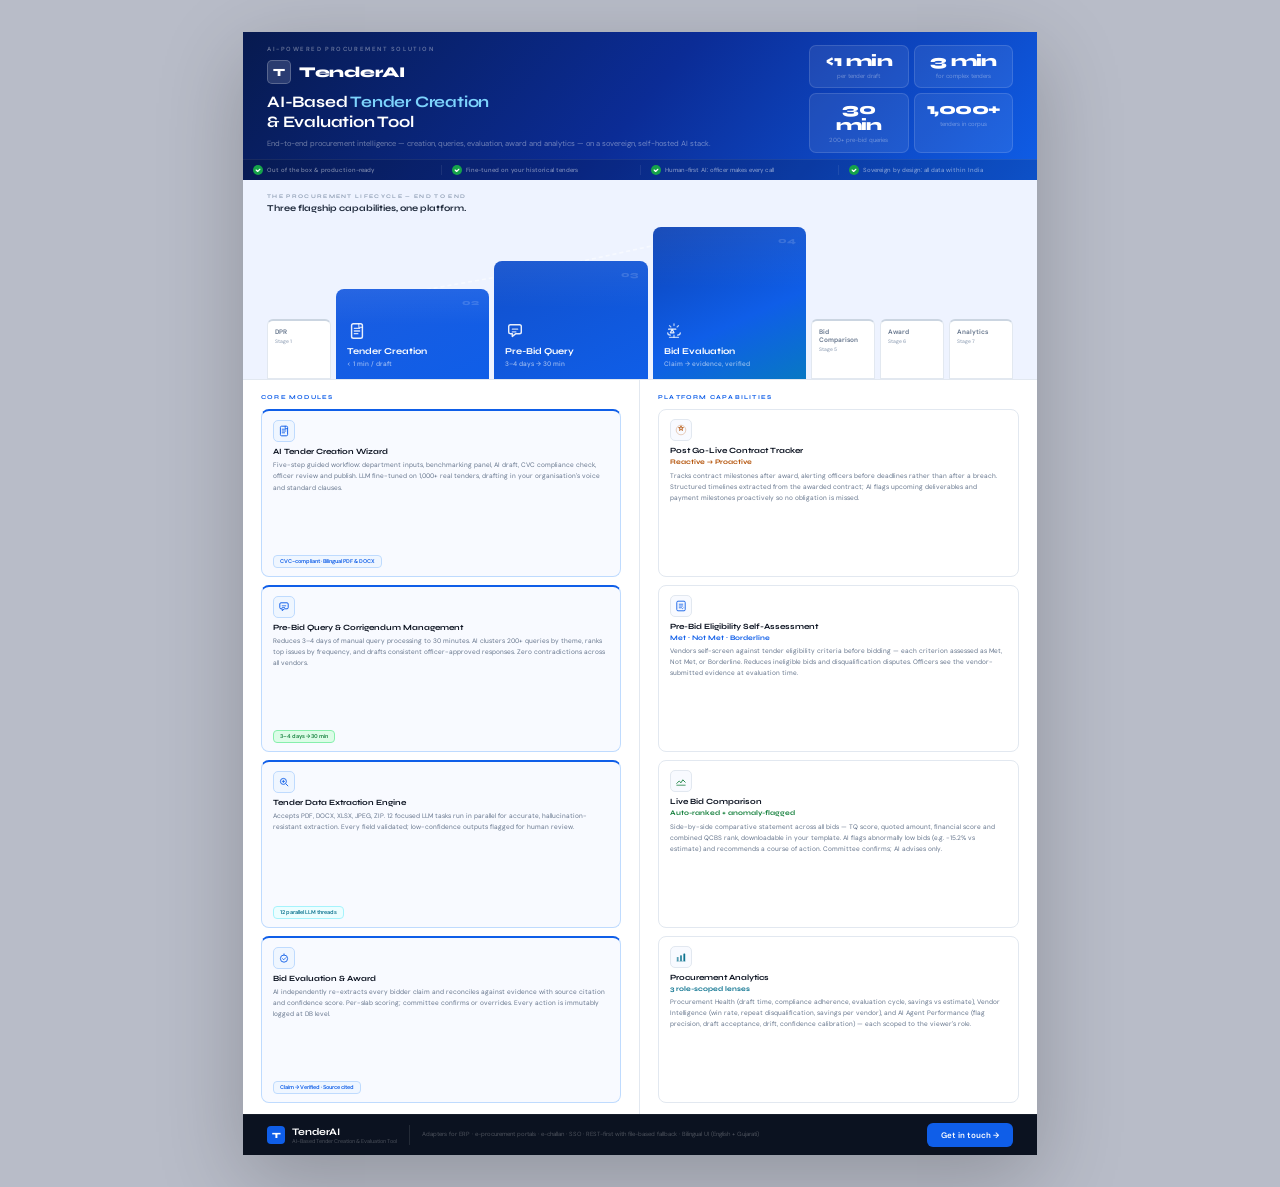
==== handout.html @ 371659d3 "Main commit" ====
<!DOCTYPE html>
<html lang="en">
<head>
<meta charset="UTF-8">
<meta name="viewport" content="width=device-width, initial-scale=1.0">
<title>TenderAI — Product Overview</title>
<link rel="preconnect" href="https://fonts.googleapis.com">
<link rel="preconnect" href="https://fonts.gstatic.com" crossorigin>
<link href="https://fonts.googleapis.com/css2?family=Syne:wght@600;700;800&family=DM+Sans:wght@400;500;600;700&display=swap" rel="stylesheet">
<style>
*,*::before,*::after{box-sizing:border-box;margin:0;padding:0;}
:root{
  --primary:#0F5EE8;--primary-dk:#0943C0;--primary-lt:#EFF6FF;--primary-bd:#BFDBFE;
  --ink:#0B1220;--ink-mid:#1E293B;--muted:#64748B;--muted-lt:#94A3B8;
  --surface:#F8FAFF;--band:#0B1220;
  --green:#15803D;--green-lt:#DCFCE7;--green-bd:#86EFAC;
  --amber:#B45309;--amber-lt:#FEF3C7;--amber-bd:#FCD34D;
  --teal:#0E7490;--teal-lt:#ECFEFF;--teal-bd:#A5F3FC;
  --line:#E2E8F0;
}
body{font-family:'DM Sans',-apple-system,sans-serif;-webkit-font-smoothing:antialiased;background:#B8BCC8;}
.page{width:794px;height:1123px;margin:32px auto;display:flex;flex-direction:column;overflow:hidden;background:#fff;box-shadow:0 24px 80px rgba(0,0,0,.22);}
@media print{body{background:#fff;margin:0;}.page{width:100%;height:100vh;margin:0;box-shadow:none;}@page{size:A4 portrait;margin:0;}*{print-color-adjust:exact;-webkit-print-color-adjust:exact;}}

/* ═══ HEADER ═══ */
.hdr{flex-shrink:0;height:148px;background:linear-gradient(130deg,#071A4F 0%,#0B2C96 50%,#0F5EE8 100%);display:flex;flex-direction:column;}
.hdr-main{flex:1;min-height:0;display:grid;grid-template-columns:1fr 204px;gap:18px;padding:13px 24px 10px;}
.eyebrow{font-size:6px;font-weight:600;letter-spacing:.26em;text-transform:uppercase;color:rgba(255,255,255,.38);margin-bottom:7px;}
.brand-row{display:flex;align-items:center;gap:8px;margin-bottom:8px;}
.lm{width:24px;height:24px;background:rgba(255,255,255,.14);border:1.5px solid rgba(255,255,255,.22);border-radius:5px;color:#fff;font-size:11px;font-weight:800;font-family:'Syne',sans-serif;display:flex;align-items:center;justify-content:center;}
.bn{font-size:15px;font-weight:800;color:#fff;letter-spacing:-.3px;font-family:'Syne',sans-serif;}
.headline{font-family:'Syne',sans-serif;font-size:16px;font-weight:700;color:#fff;line-height:1.28;letter-spacing:-.2px;margin-bottom:5px;}
.headline em{color:#7DD3FC;font-style:normal;}
.sub{font-size:7.5px;color:rgba(255,255,255,.42);line-height:1.7;}
.stats-grid{display:grid;grid-template-columns:1fr 1fr;gap:5px;align-content:start;}
.sc{background:rgba(255,255,255,.08);border:1px solid rgba(255,255,255,.13);border-radius:7px;padding:7px 9px;text-align:center;}
.sc-n{font-family:'Syne',sans-serif;font-size:16px;font-weight:800;color:#fff;letter-spacing:-.6px;line-height:1;display:block;margin-bottom:3px;}
.sc-l{font-size:6px;color:rgba(255,255,255,.36);line-height:1.4;}
.trust{flex-shrink:0;display:flex;border-top:1px solid rgba(255,255,255,.07);background:rgba(0,0,0,.14);padding:5px 0;}
.ti{flex:1;display:flex;align-items:center;gap:4px;padding:0 10px;font-size:6px;color:rgba(255,255,255,.48);font-weight:500;}
.ti:not(:first-child){border-left:1px solid rgba(255,255,255,.08);}
.tick{width:10px;height:10px;border-radius:50%;background:#16A34A;display:flex;align-items:center;justify-content:center;flex-shrink:0;}

/* ═══ LIFECYCLE STAIRCASE ═══ */
.lc{flex-shrink:0;height:200px;background:#EEF3FF;border-bottom:1px solid var(--line);display:flex;flex-direction:column;padding:13px 24px 0;}
.lc-cap{flex-shrink:0;margin-bottom:9px;}
.lc-eyebrow{font-family:'Syne',sans-serif;font-size:5.5px;font-weight:700;letter-spacing:.24em;text-transform:uppercase;color:var(--muted-lt);margin-bottom:3px;}
.lc-title{font-family:'Syne',sans-serif;font-size:9px;font-weight:700;color:var(--ink-mid);}
.stairs{flex:1;min-height:0;display:flex;align-items:flex-end;gap:5px;position:relative;overflow:hidden;}

/* Muted connector steps */
.sm{flex-shrink:0;width:64px;height:60px;background:#fff;border:1px solid var(--line);border-top:2px solid #CBD5E1;border-radius:6px 6px 0 0;display:flex;flex-direction:column;justify-content:flex-start;padding:7px 7px 0;overflow:hidden;}
.sm-name{font-family:'DM Sans',sans-serif;font-size:6.5px;font-weight:600;color:var(--muted);line-height:1.25;}
.sm-num{font-size:5px;color:var(--muted-lt);margin-top:2px;font-weight:500;}

/* Hero treads */
.sh{flex:1;border-radius:8px 8px 0 0;display:flex;flex-direction:column;justify-content:flex-end;padding:0 11px 10px;position:relative;overflow:hidden;}
.sh::after{content:'';position:absolute;top:0;left:0;right:0;height:40%;background:linear-gradient(180deg,rgba(255,255,255,.06),transparent);pointer-events:none;}
.sh-h1{height:90px;background:linear-gradient(155deg,#1A5CE0 0%,#0F5EE8 100%);}
.sh-h2{height:118px;background:linear-gradient(155deg,#1250CC 0%,#0F5EE8 100%);}
.sh-h3{height:152px;background:linear-gradient(155deg,#0D42B4 0%,#0F5EE8 60%,#0878C4 100%);}
.sh-num{position:absolute;top:9px;right:10px;font-family:'Syne',sans-serif;font-size:8px;font-weight:800;color:rgba(255,255,255,.15);}
.sh-icon{width:20px;height:20px;display:flex;align-items:center;justify-content:center;margin-bottom:5px;flex-shrink:0;}
.sh-name{font-family:'Syne',sans-serif;font-size:9px;font-weight:700;color:#fff;line-height:1.2;margin-bottom:3px;}
.sh-stat{font-family:'DM Sans',sans-serif;font-size:6.5px;color:rgba(255,255,255,.6);font-weight:500;line-height:1.35;}

/* ═══ BODY ═══ */
.body{flex:1;min-height:0;display:grid;grid-template-columns:1fr 1fr;overflow:hidden;}
.col{display:flex;flex-direction:column;padding:13px 18px 11px;overflow:hidden;}
.col:first-child{border-right:1px solid var(--line);}
.col-lbl{font-family:'Syne',sans-serif;font-size:6px;font-weight:700;letter-spacing:.2em;text-transform:uppercase;color:var(--primary);margin-bottom:8px;flex-shrink:0;}
.cards{flex:1;display:grid;grid-template-rows:repeat(4,1fr);gap:8px;min-height:0;}

/* Core module cards */
.mc{border:1px solid var(--primary-bd);border-top:2.5px solid var(--primary);border-radius:8px;background:var(--surface);padding:9px 11px 8px;display:flex;flex-direction:column;min-height:0;overflow:hidden;}
.mc-ico{width:22px;height:22px;border-radius:5px;background:var(--primary-lt);border:1px solid var(--primary-bd);display:flex;align-items:center;justify-content:center;flex-shrink:0;margin-bottom:5px;}
.mc-h{font-family:'Syne',sans-serif;font-size:8px;font-weight:700;color:var(--ink);margin-bottom:3px;line-height:1.28;}
.mc-b{font-size:6.5px;color:var(--muted);line-height:1.72;flex:1;overflow:hidden;}
.badge{font-size:5.5px;font-weight:600;padding:2px 6px;border-radius:4px;display:inline-block;margin-top:4px;align-self:flex-start;flex-shrink:0;}
.bb{background:var(--primary-lt);color:var(--primary);border:1px solid var(--primary-bd);}
.bg{background:var(--green-lt);color:var(--green);border:1px solid var(--green-bd);}
.bt{background:var(--teal-lt);color:var(--teal);border:1px solid var(--teal-bd);}

/* Platform capability cards */
.cc{border:1px solid var(--line);border-radius:8px;background:#fff;padding:9px 11px 8px;display:flex;flex-direction:column;min-height:0;overflow:hidden;}
.cc-ico{width:22px;height:22px;border-radius:5px;background:var(--surface);border:1px solid var(--line);display:flex;align-items:center;justify-content:center;flex-shrink:0;margin-bottom:5px;}
.cc-h{font-family:'Syne',sans-serif;font-size:8px;font-weight:700;color:var(--ink);margin-bottom:2px;line-height:1.28;}
.cc-kpi{font-family:'Syne',sans-serif;font-size:7px;font-weight:700;margin-bottom:4px;line-height:1.2;}
.cc-b{font-size:6.5px;color:var(--muted);line-height:1.72;flex:1;overflow:hidden;}

/* ═══ FOOTER ═══ */
.footer{flex-shrink:0;background:var(--band);border-top:1px solid rgba(255,255,255,.05);padding:8px 24px;display:flex;align-items:center;gap:12px;}
.fb{display:flex;align-items:center;gap:7px;flex-shrink:0;}
.fl{width:18px;height:18px;background:var(--primary);border-radius:4px;color:#fff;font-size:8px;font-weight:800;font-family:'Syne',sans-serif;display:flex;align-items:center;justify-content:center;}
.fn{font-family:'Syne',sans-serif;font-size:10px;font-weight:700;color:#fff;letter-spacing:-.1px;}
.fs{font-size:5.5px;color:rgba(255,255,255,.26);}
.vsep{width:1px;height:20px;background:rgba(255,255,255,.1);flex-shrink:0;}
.fm{flex:1;font-size:6px;color:rgba(255,255,255,.27);line-height:1.65;}
.fcta{background:var(--primary);color:#fff;font-family:'DM Sans',sans-serif;font-size:8px;font-weight:600;padding:7px 14px;border-radius:6px;text-decoration:none;white-space:nowrap;flex-shrink:0;}
</style>
</head>
<body>
<div class="page" role="document">

<!-- ── HEADER ── -->
<header class="hdr">
  <div class="hdr-main">
    <div>
      <div class="eyebrow">AI-Powered Procurement Solution</div>
      <div class="brand-row">
        <div class="lm">T</div>
        <span class="bn">TenderAI</span>
      </div>
      <div class="headline">AI-Based <em>Tender Creation</em><br>&amp; Evaluation Tool</div>
      <div class="sub">End-to-end procurement intelligence — creation, queries, evaluation, award and analytics — on a sovereign, self-hosted AI stack.</div>
    </div>
    <div class="stats-grid">
      <div class="sc"><span class="sc-n">&lt;1 min</span><div class="sc-l">per tender draft</div></div>
      <div class="sc"><span class="sc-n">3 min</span><div class="sc-l">for complex tenders</div></div>
      <div class="sc"><span class="sc-n">30 min</span><div class="sc-l">200+ pre-bid queries</div></div>
      <div class="sc"><span class="sc-n">1,000+</span><div class="sc-l">tenders in corpus</div></div>
    </div>
  </div>
  <div class="trust">
    <div class="ti"><div class="tick"><svg width="6" height="6" viewBox="0 0 8 8" fill="none"><path d="M1.5 4l2 2 3-3" stroke="#fff" stroke-width="1.5" stroke-linecap="round" stroke-linejoin="round"/></svg></div>Out of the box &amp; production-ready</div>
    <div class="ti"><div class="tick"><svg width="6" height="6" viewBox="0 0 8 8" fill="none"><path d="M1.5 4l2 2 3-3" stroke="#fff" stroke-width="1.5" stroke-linecap="round" stroke-linejoin="round"/></svg></div>Fine-tuned on your historical tenders</div>
    <div class="ti"><div class="tick"><svg width="6" height="6" viewBox="0 0 8 8" fill="none"><path d="M1.5 4l2 2 3-3" stroke="#fff" stroke-width="1.5" stroke-linecap="round" stroke-linejoin="round"/></svg></div>Human-first AI: officer makes every call</div>
    <div class="ti"><div class="tick"><svg width="6" height="6" viewBox="0 0 8 8" fill="none"><path d="M1.5 4l2 2 3-3" stroke="#fff" stroke-width="1.5" stroke-linecap="round" stroke-linejoin="round"/></svg></div>Sovereign by design: all data within India</div>
  </div>
</header>

<!-- ── LIFECYCLE STAIRCASE ── -->
<section class="lc" aria-label="Procurement lifecycle">
  <div class="lc-cap">
    <div class="lc-eyebrow">The Procurement Lifecycle — End to End</div>
    <div class="lc-title">Three flagship capabilities, one platform.</div>
  </div>
  <div class="stairs">

    <!-- Ascent line: runs through tops of the three hero treads -->
    <svg width="746" height="160" viewBox="0 0 746 160" style="position:absolute;top:0;left:0;pointer-events:none;" aria-hidden="true">
      <defs>
        <marker id="arrw" markerWidth="8" markerHeight="8" refX="6" refY="4" orient="auto">
          <path d="M0 1.5 L6 4 L0 6.5" stroke="rgba(255,255,255,0.8)" stroke-width="1.2" fill="none" stroke-linecap="round" stroke-linejoin="round"/>
        </marker>
      </defs>
      <!-- Points: top-centres of hero h1(x≈146,y≈70), h2(x≈302,y≈42), h3(x≈458,y≈8) -->
      <polyline points="146,70 302,42 458,8"
        stroke="rgba(255,255,255,0.5)"
        stroke-width="1.5"
        fill="none"
        stroke-dasharray="4 3"
        marker-end="url(#arrw)"/>
    </svg>

    <!-- 1. DPR (muted) -->
    <div class="sm">
      <div class="sm-name">DPR</div>
      <div class="sm-num">Stage 1</div>
    </div>

    <!-- 2. Tender Creation — HERO TREAD 1 -->
    <div class="sh sh-h1">
      <div class="sh-num">02</div>
      <div class="sh-icon">
        <svg width="18" height="18" viewBox="0 0 20 20" fill="none">
          <rect x="4" y="2" width="12" height="16" rx="2" stroke="#fff" stroke-width="1.6" opacity=".9"/>
          <path d="M7 7h6M7 10h6M7 13h4" stroke="#fff" stroke-width="1.4" stroke-linecap="round" opacity=".8"/>
          <path d="M12 2v4h4" stroke="#fff" stroke-width="1.3" stroke-linecap="round" stroke-linejoin="round" opacity=".7"/>
        </svg>
      </div>
      <div class="sh-name">Tender Creation</div>
      <div class="sh-stat">&lt; 1 min / draft</div>
    </div>

    <!-- 3. Pre-Bid Query — HERO TREAD 2 -->
    <div class="sh sh-h2">
      <div class="sh-num">03</div>
      <div class="sh-icon">
        <svg width="18" height="18" viewBox="0 0 20 20" fill="none">
          <path d="M3 5a2 2 0 0 1 2-2h10a2 2 0 0 1 2 2v6a2 2 0 0 1-2 2H11l-4 3v-3H5a2 2 0 0 1-2-2V5Z" stroke="#fff" stroke-width="1.6" stroke-linejoin="round" opacity=".9"/>
          <path d="M7 8h6M7 11h4" stroke="#fff" stroke-width="1.3" stroke-linecap="round" opacity=".75"/>
        </svg>
      </div>
      <div class="sh-name">Pre-Bid Query</div>
      <div class="sh-stat">3–4 days → 30 min</div>
    </div>

    <!-- 4. Bid Evaluation — HERO TREAD 3 (tallest) -->
    <div class="sh sh-h3">
      <div class="sh-num">04</div>
      <div class="sh-icon">
        <svg width="18" height="18" viewBox="0 0 20 20" fill="none">
          <path d="M10 2v2M5 4l1.5 1.5M15 4l-1.5 1.5" stroke="#fff" stroke-width="1.4" stroke-linecap="round" opacity=".7"/>
          <path d="M4 8h4l-2 4h4l-2-4h4" stroke="#fff" stroke-width="1.4" stroke-linecap="round" stroke-linejoin="round" opacity=".9"/>
          <path d="M3 12c0 1.5 1.5 2.5 3 2.5M17 12c0 1.5-1.5 2.5-3 2.5" stroke="#fff" stroke-width="1.4" stroke-linecap="round" opacity=".8"/>
          <path d="M5 17h10" stroke="#fff" stroke-width="1.4" stroke-linecap="round" opacity=".7"/>
          <path d="M10 14.5V17" stroke="#fff" stroke-width="1.4" stroke-linecap="round" opacity=".7"/>
        </svg>
      </div>
      <div class="sh-name">Bid Evaluation</div>
      <div class="sh-stat">Claim → evidence, verified</div>
    </div>

    <!-- 5. Bid Comparison (muted) -->
    <div class="sm">
      <div class="sm-name">Bid Comparison</div>
      <div class="sm-num">Stage 5</div>
    </div>

    <!-- 6. Award (muted) -->
    <div class="sm">
      <div class="sm-name">Award</div>
      <div class="sm-num">Stage 6</div>
    </div>

    <!-- 7. Analytics (muted) -->
    <div class="sm">
      <div class="sm-name">Analytics</div>
      <div class="sm-num">Stage 7</div>
    </div>

  </div>
</section>

<!-- ── BODY: Two-column ── -->
<main class="body">

  <!-- LEFT: Core Modules -->
  <div class="col">
    <div class="col-lbl">Core Modules</div>
    <div class="cards">

      <!-- AI Tender Creation Wizard -->
      <div class="mc">
        <div class="mc-ico">
          <svg width="12" height="12" viewBox="0 0 20 20" fill="none"><rect x="4" y="2" width="12" height="16" rx="2" stroke="#0F5EE8" stroke-width="1.6"/><path d="M7 7h6M7 10h6M7 13h4" stroke="#0F5EE8" stroke-width="1.4" stroke-linecap="round"/><path d="M12 2v4h4" stroke="#0F5EE8" stroke-width="1.3" stroke-linecap="round" stroke-linejoin="round"/></svg>
        </div>
        <div class="mc-h">AI Tender Creation Wizard</div>
        <div class="mc-b">Five-step guided workflow: department inputs, benchmarking panel, AI draft, CVC compliance check, officer review and publish. LLM fine-tuned on 1,000+ real tenders, drafting in your organisation's voice and standard clauses.</div>
        <span class="badge bb">CVC-compliant · Bilingual PDF &amp; DOCX</span>
      </div>

      <!-- Pre-Bid Query -->
      <div class="mc">
        <div class="mc-ico">
          <svg width="12" height="12" viewBox="0 0 20 20" fill="none"><path d="M3 5a2 2 0 0 1 2-2h10a2 2 0 0 1 2 2v6a2 2 0 0 1-2 2H11l-4 3v-3H5a2 2 0 0 1-2-2V5Z" stroke="#0F5EE8" stroke-width="1.6" stroke-linejoin="round"/><path d="M7 8h6M7 11h4" stroke="#0F5EE8" stroke-width="1.3" stroke-linecap="round"/></svg>
        </div>
        <div class="mc-h">Pre-Bid Query &amp; Corrigendum Management</div>
        <div class="mc-b">Reduces 3–4 days of manual query processing to 30 minutes. AI clusters 200+ queries by theme, ranks top issues by frequency, and drafts consistent officer-approved responses. Zero contradictions across all vendors.</div>
        <span class="badge bg">3–4 days → 30 min</span>
      </div>

      <!-- Data Extraction -->
      <div class="mc">
        <div class="mc-ico">
          <svg width="12" height="12" viewBox="0 0 20 20" fill="none"><circle cx="9" cy="9" r="5" stroke="#0F5EE8" stroke-width="1.5"/><path d="M13.5 13.5l3 3" stroke="#0F5EE8" stroke-width="1.5" stroke-linecap="round"/><path d="M9 7v4M7 9h4" stroke="#0F5EE8" stroke-width="1.3" stroke-linecap="round"/></svg>
        </div>
        <div class="mc-h">Tender Data Extraction Engine</div>
        <div class="mc-b">Accepts PDF, DOCX, XLSX, JPEG, ZIP. 12 focused LLM tasks run in parallel for accurate, hallucination-resistant extraction. Every field validated; low-confidence outputs flagged for human review.</div>
        <span class="badge bt">12 parallel LLM threads</span>
      </div>

      <!-- Bid Evaluation & Award -->
      <div class="mc">
        <div class="mc-ico">
          <svg width="12" height="12" viewBox="0 0 20 20" fill="none"><circle cx="10" cy="11" r="6" stroke="#0F5EE8" stroke-width="1.5"/><path d="M7.5 11l2 2 3.5-3.5" stroke="#0F5EE8" stroke-width="1.4" stroke-linecap="round" stroke-linejoin="round"/><path d="M10 5V3" stroke="#0F5EE8" stroke-width="1.3" stroke-linecap="round"/></svg>
        </div>
        <div class="mc-h">Bid Evaluation &amp; Award</div>
        <div class="mc-b">AI independently re-extracts every bidder claim and reconciles against evidence with source citation and confidence score. Per-slab scoring; committee confirms or overrides. Every action is immutably logged at DB level.</div>
        <span class="badge bb">Claim → Verified · Source cited</span>
      </div>

    </div>
  </div>

  <!-- RIGHT: Platform Capabilities -->
  <div class="col">
    <div class="col-lbl">Platform Capabilities</div>
    <div class="cards">

      <!-- Post Go-Live Contract Tracker (KEEP) -->
      <div class="cc">
        <div class="cc-ico">
          <svg width="12" height="12" viewBox="0 0 20 20" fill="none"><path d="M10 3l1 3h3l-2.5 1.8 1 3L10 9l-2.5 1.8 1-3L6 6h3l1-3Z" stroke="#B45309" stroke-width="1.4" stroke-linejoin="round" fill="none"/><circle cx="10" cy="10" r="8" stroke="#B45309" stroke-width="1.3" opacity=".35"/></svg>
        </div>
        <div class="cc-h">Post Go-Live Contract Tracker</div>
        <div class="cc-kpi" style="color:var(--amber);">Reactive → Proactive</div>
        <div class="cc-b">Tracks contract milestones after award, alerting officers before deadlines rather than after a breach. Structured timelines extracted from the awarded contract; AI flags upcoming deliverables and payment milestones proactively so no obligation is missed.</div>
      </div>

      <!-- Pre-Bid Eligibility Self-Assessment (KEEP) -->
      <div class="cc">
        <div class="cc-ico">
          <svg width="12" height="12" viewBox="0 0 20 20" fill="none"><rect x="3" y="2" width="14" height="16" rx="2" stroke="#0F5EE8" stroke-width="1.5"/><path d="M7 7h6M7 10h6M7 13h3" stroke="#0F5EE8" stroke-width="1.3" stroke-linecap="round"/><path d="M14 13l-1.5 1.5L11 13" stroke="#0F5EE8" stroke-width="1.3" stroke-linecap="round" stroke-linejoin="round"/></svg>
        </div>
        <div class="cc-h">Pre-Bid Eligibility Self-Assessment</div>
        <div class="cc-kpi" style="color:var(--primary);">Met · Not Met · Borderline</div>
        <div class="cc-b">Vendors self-screen against tender eligibility criteria before bidding — each criterion assessed as Met, Not Met, or Borderline. Reduces ineligible bids and disqualification disputes. Officers see the vendor-submitted evidence at evaluation time.</div>
      </div>

      <!-- Live Bid Comparison (NEW) -->
      <div class="cc">
        <div class="cc-ico">
          <svg width="12" height="12" viewBox="0 0 20 20" fill="none"><path d="M3 14l4-4 3 3 3-5 4 4" stroke="#15803D" stroke-width="1.5" stroke-linecap="round" stroke-linejoin="round"/><path d="M3 17h14" stroke="#15803D" stroke-width="1.3" stroke-linecap="round"/></svg>
        </div>
        <div class="cc-h">Live Bid Comparison</div>
        <div class="cc-kpi" style="color:var(--green);">Auto-ranked + anomaly-flagged</div>
        <div class="cc-b">Side-by-side comparative statement across all bids — TQ score, quoted amount, financial score and combined QCBS rank, downloadable in your template. AI flags abnormally low bids (e.g. −15.2% vs estimate) and recommends a course of action. Committee confirms; AI advises only.</div>
      </div>

      <!-- Procurement Analytics (NEW) -->
      <div class="cc">
        <div class="cc-ico">
          <svg width="12" height="12" viewBox="0 0 20 20" fill="none"><rect x="3" y="10" width="3" height="7" rx="1" fill="#0E7490" opacity=".7"/><rect x="8.5" y="7" width="3" height="10" rx="1" fill="#0E7490" opacity=".85"/><rect x="14" y="4" width="3" height="13" rx="1" fill="#0E7490"/><path d="M3 17h14" stroke="#0E7490" stroke-width="1.2" stroke-linecap="round" opacity=".5"/></svg>
        </div>
        <div class="cc-h">Procurement Analytics</div>
        <div class="cc-kpi" style="color:var(--teal);">3 role-scoped lenses</div>
        <div class="cc-b">Procurement Health (draft time, compliance adherence, evaluation cycle, savings vs estimate), Vendor Intelligence (win rate, repeat disqualification, savings per vendor), and AI Agent Performance (flag precision, draft acceptance, drift, confidence calibration) — each scoped to the viewer's role.</div>
      </div>

    </div>
  </div>

</main>

<!-- ── FOOTER ── -->
<footer class="footer">
  <div class="fb">
    <div class="fl">T</div>
    <div>
      <div class="fn">TenderAI</div>
      <div class="fs">AI-Based Tender Creation &amp; Evaluation Tool</div>
    </div>
  </div>
  <div class="vsep"></div>
  <div class="fm">Adapters for ERP · e-procurement portals · e-challan · SSO · REST-first with file-based fallback · Bilingual UI (English + Gujarati)</div>
  <a class="fcta" href="#">Get in touch →</a>
</footer>

</div>
</body>
</html>
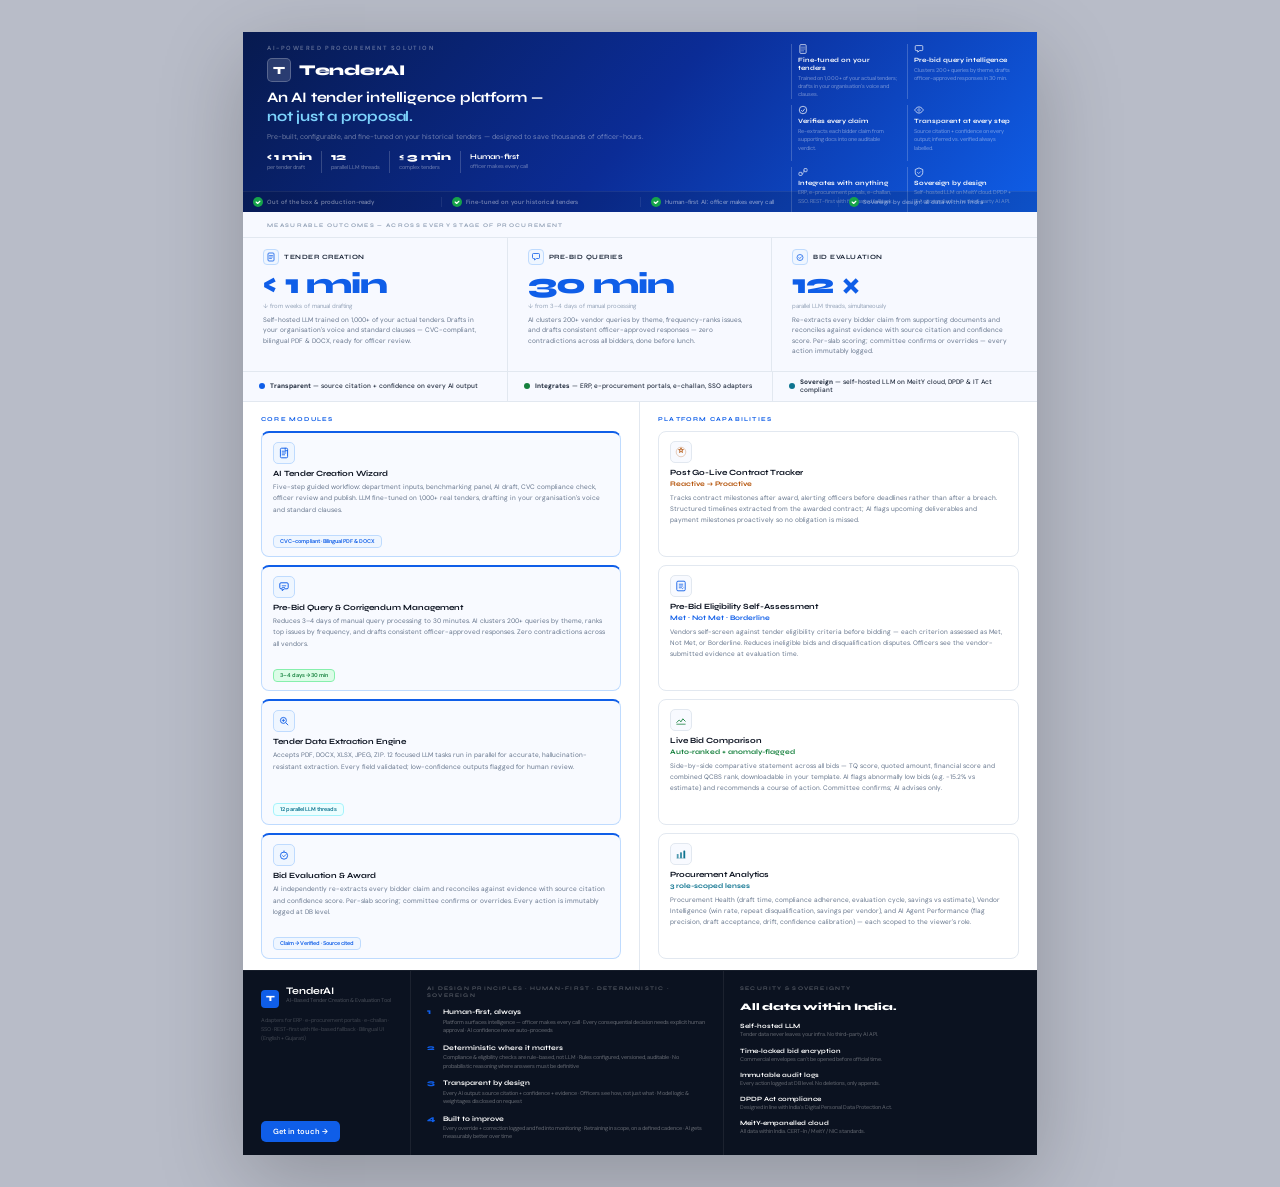
==== commit eb501551: "structure" ====
--- a/handout.html
+++ b/handout.html
@@ -23,46 +23,50 @@
 @media print{body{background:#fff;margin:0;}.page{width:100%;height:100vh;margin:0;box-shadow:none;}@page{size:A4 portrait;margin:0;}*{print-color-adjust:exact;-webkit-print-color-adjust:exact;}}
 
 /* ═══ HEADER ═══ */
-.hdr{flex-shrink:0;height:148px;background:linear-gradient(130deg,#071A4F 0%,#0B2C96 50%,#0F5EE8 100%);display:flex;flex-direction:column;}
-.hdr-main{flex:1;min-height:0;display:grid;grid-template-columns:1fr 204px;gap:18px;padding:13px 24px 10px;}
-.eyebrow{font-size:6px;font-weight:600;letter-spacing:.26em;text-transform:uppercase;color:rgba(255,255,255,.38);margin-bottom:7px;}
-.brand-row{display:flex;align-items:center;gap:8px;margin-bottom:8px;}
+.hdr{flex-shrink:0;height:180px;background:linear-gradient(130deg,#071A4F 0%,#0B2C96 50%,#0F5EE8 100%);display:flex;flex-direction:column;}
+.hdr-main{flex:1;min-height:0;display:grid;grid-template-columns:1fr 222px;gap:18px;padding:12px 24px 8px;}
+.eyebrow{font-size:6px;font-weight:600;letter-spacing:.26em;text-transform:uppercase;color:rgba(255,255,255,.36);margin-bottom:6px;}
+.brand-row{display:flex;align-items:center;gap:8px;margin-bottom:7px;}
 .lm{width:24px;height:24px;background:rgba(255,255,255,.14);border:1.5px solid rgba(255,255,255,.22);border-radius:5px;color:#fff;font-size:11px;font-weight:800;font-family:'Syne',sans-serif;display:flex;align-items:center;justify-content:center;}
 .bn{font-size:15px;font-weight:800;color:#fff;letter-spacing:-.3px;font-family:'Syne',sans-serif;}
-.headline{font-family:'Syne',sans-serif;font-size:16px;font-weight:700;color:#fff;line-height:1.28;letter-spacing:-.2px;margin-bottom:5px;}
+.headline{font-family:'Syne',sans-serif;font-size:14.5px;font-weight:700;color:#fff;line-height:1.28;letter-spacing:-.2px;margin-bottom:5px;}
 .headline em{color:#7DD3FC;font-style:normal;}
-.sub{font-size:7.5px;color:rgba(255,255,255,.42);line-height:1.7;}
-.stats-grid{display:grid;grid-template-columns:1fr 1fr;gap:5px;align-content:start;}
-.sc{background:rgba(255,255,255,.08);border:1px solid rgba(255,255,255,.13);border-radius:7px;padding:7px 9px;text-align:center;}
-.sc-n{font-family:'Syne',sans-serif;font-size:16px;font-weight:800;color:#fff;letter-spacing:-.6px;line-height:1;display:block;margin-bottom:3px;}
-.sc-l{font-size:6px;color:rgba(255,255,255,.36);line-height:1.4;}
+.sub{font-size:7px;color:rgba(255,255,255,.42);line-height:1.65;margin-bottom:8px;}
+/* Inline stat strip */
+.stat-strip{display:flex;align-items:center;gap:0;}
+.ss-item{display:flex;flex-direction:column;align-items:flex-start;padding:0 9px;flex-shrink:0;}
+.ss-item:first-child{padding-left:0;}
+.ss-val{font-family:'Syne',sans-serif;font-size:10px;font-weight:800;color:#fff;letter-spacing:-.3px;line-height:1;}
+.ss-lbl{font-size:5.5px;color:rgba(255,255,255,.42);margin-top:2px;white-space:nowrap;}
+.ss-div{width:1px;height:22px;background:rgba(255,255,255,.18);flex-shrink:0;}
+/* Capability items — open grid, no card borders */
+.cap-grid{display:grid;grid-template-columns:1fr 1fr;grid-template-rows:repeat(3,1fr);gap:6px 10px;}
+.cap-item{display:flex;flex-direction:column;gap:2px;padding-left:6px;border-left:1.5px solid rgba(255,255,255,.2);overflow:hidden;}
+.cap-ico{display:flex;align-items:center;margin-bottom:1px;flex-shrink:0;}
+.cap-name{font-family:'Syne',sans-serif;font-size:6.5px;font-weight:700;color:#fff;line-height:1.2;}
+.cap-desc{font-size:5.5px;color:rgba(255,255,255,.44);line-height:1.5;overflow:hidden;}
 .trust{flex-shrink:0;display:flex;border-top:1px solid rgba(255,255,255,.07);background:rgba(0,0,0,.14);padding:5px 0;}
 .ti{flex:1;display:flex;align-items:center;gap:4px;padding:0 10px;font-size:6px;color:rgba(255,255,255,.48);font-weight:500;}
 .ti:not(:first-child){border-left:1px solid rgba(255,255,255,.08);}
 .tick{width:10px;height:10px;border-radius:50%;background:#16A34A;display:flex;align-items:center;justify-content:center;flex-shrink:0;}
 
-/* ═══ LIFECYCLE STAIRCASE ═══ */
-.lc{flex-shrink:0;height:200px;background:#EEF3FF;border-bottom:1px solid var(--line);display:flex;flex-direction:column;padding:13px 24px 0;}
-.lc-cap{flex-shrink:0;margin-bottom:9px;}
-.lc-eyebrow{font-family:'Syne',sans-serif;font-size:5.5px;font-weight:700;letter-spacing:.24em;text-transform:uppercase;color:var(--muted-lt);margin-bottom:3px;}
-.lc-title{font-family:'Syne',sans-serif;font-size:9px;font-weight:700;color:var(--ink-mid);}
-.stairs{flex:1;min-height:0;display:flex;align-items:flex-end;gap:5px;position:relative;overflow:hidden;}
-
-/* Muted connector steps */
-.sm{flex-shrink:0;width:64px;height:60px;background:#fff;border:1px solid var(--line);border-top:2px solid #CBD5E1;border-radius:6px 6px 0 0;display:flex;flex-direction:column;justify-content:flex-start;padding:7px 7px 0;overflow:hidden;}
-.sm-name{font-family:'DM Sans',sans-serif;font-size:6.5px;font-weight:600;color:var(--muted);line-height:1.25;}
-.sm-num{font-size:5px;color:var(--muted-lt);margin-top:2px;font-weight:500;}
-
-/* Hero treads */
-.sh{flex:1;border-radius:8px 8px 0 0;display:flex;flex-direction:column;justify-content:flex-end;padding:0 11px 10px;position:relative;overflow:hidden;}
-.sh::after{content:'';position:absolute;top:0;left:0;right:0;height:40%;background:linear-gradient(180deg,rgba(255,255,255,.06),transparent);pointer-events:none;}
-.sh-h1{height:90px;background:linear-gradient(155deg,#1A5CE0 0%,#0F5EE8 100%);}
-.sh-h2{height:118px;background:linear-gradient(155deg,#1250CC 0%,#0F5EE8 100%);}
-.sh-h3{height:152px;background:linear-gradient(155deg,#0D42B4 0%,#0F5EE8 60%,#0878C4 100%);}
-.sh-num{position:absolute;top:9px;right:10px;font-family:'Syne',sans-serif;font-size:8px;font-weight:800;color:rgba(255,255,255,.15);}
-.sh-icon{width:20px;height:20px;display:flex;align-items:center;justify-content:center;margin-bottom:5px;flex-shrink:0;}
-.sh-name{font-family:'Syne',sans-serif;font-size:9px;font-weight:700;color:#fff;line-height:1.2;margin-bottom:3px;}
-.sh-stat{font-family:'DM Sans',sans-serif;font-size:6.5px;color:rgba(255,255,255,.6);font-weight:500;line-height:1.35;}
+/* ═══ PROOF SHOWCASE ═══ */
+.showcase{flex-shrink:0;height:190px;background:#F7F9FF;border-bottom:1px solid var(--line);display:flex;flex-direction:column;overflow:hidden;}
+.sc-head{flex-shrink:0;padding:10px 24px 0;}
+.sc-eyebrow{font-family:'Syne',sans-serif;font-size:5.5px;font-weight:700;letter-spacing:.24em;text-transform:uppercase;color:var(--muted-lt);}
+.sc-pillars{flex:1;min-height:0;display:grid;grid-template-columns:repeat(3,1fr);border-top:1px solid var(--line);margin-top:8px;}
+.pillar{display:flex;flex-direction:column;padding:11px 20px 0;overflow:hidden;}
+.pillar:not(:last-child){border-right:1px solid var(--line);}
+.p-tag{display:flex;align-items:center;gap:5px;margin-bottom:5px;}
+.p-ico{width:16px;height:16px;border-radius:4px;background:var(--primary-lt);border:1px solid var(--primary-bd);display:flex;align-items:center;justify-content:center;flex-shrink:0;}
+.p-tag-name{font-family:'Syne',sans-serif;font-size:6.5px;font-weight:700;color:var(--ink-mid);text-transform:uppercase;letter-spacing:.08em;}
+.p-metric{font-family:'Syne',sans-serif;font-size:28px;font-weight:800;color:var(--primary);letter-spacing:-1.2px;line-height:1;margin-bottom:4px;}
+.p-before{font-size:6px;color:var(--muted-lt);margin-bottom:5px;}
+.p-desc{font-size:6.5px;color:var(--muted);line-height:1.6;overflow:hidden;}
+.sc-foot{flex-shrink:0;border-top:1px solid var(--line);display:flex;align-items:stretch;}
+.sf-item{flex:1;display:flex;align-items:center;gap:5px;padding:6px 16px 7px;font-size:6.5px;color:var(--ink-mid);font-weight:500;}
+.sf-item:not(:first-child){border-left:1px solid var(--line);}
+.sf-dot{width:6px;height:6px;border-radius:50%;flex-shrink:0;}
 
 /* ═══ BODY ═══ */
 .body{flex:1;min-height:0;display:grid;grid-template-columns:1fr 1fr;overflow:hidden;}
@@ -89,14 +93,30 @@
 .cc-b{font-size:6.5px;color:var(--muted);line-height:1.72;flex:1;overflow:hidden;}
 
 /* ═══ FOOTER ═══ */
-.footer{flex-shrink:0;background:var(--band);border-top:1px solid rgba(255,255,255,.05);padding:8px 24px;display:flex;align-items:center;gap:12px;}
-.fb{display:flex;align-items:center;gap:7px;flex-shrink:0;}
+.footer{flex-shrink:0;background:var(--band);border-top:1px solid rgba(255,255,255,.05);display:grid;grid-template-columns:168px 1fr 1fr;overflow:hidden;}
+/* Brand col */
+.f-brand{display:flex;flex-direction:column;padding:14px 18px 13px;border-right:1px solid rgba(255,255,255,.07);}
+.fb{display:flex;align-items:center;gap:7px;margin-bottom:4px;}
 .fl{width:18px;height:18px;background:var(--primary);border-radius:4px;color:#fff;font-size:8px;font-weight:800;font-family:'Syne',sans-serif;display:flex;align-items:center;justify-content:center;}
 .fn{font-family:'Syne',sans-serif;font-size:10px;font-weight:700;color:#fff;letter-spacing:-.1px;}
-.fs{font-size:5.5px;color:rgba(255,255,255,.26);}
-.vsep{width:1px;height:20px;background:rgba(255,255,255,.1);flex-shrink:0;}
-.fm{flex:1;font-size:6px;color:rgba(255,255,255,.27);line-height:1.65;}
-.fcta{background:var(--primary);color:#fff;font-family:'DM Sans',sans-serif;font-size:8px;font-weight:600;padding:7px 14px;border-radius:6px;text-decoration:none;white-space:nowrap;flex-shrink:0;}
+.fs{font-size:5.5px;color:rgba(255,255,255,.26);margin-bottom:8px;}
+.fm{font-size:5.5px;color:rgba(255,255,255,.22);line-height:1.65;flex:1;}
+.fcta{display:inline-block;margin-top:9px;background:var(--primary);color:#fff;font-family:'DM Sans',sans-serif;font-size:7.5px;font-weight:600;padding:6px 12px;border-radius:5px;text-decoration:none;align-self:flex-start;}
+/* Principles col */
+.f-principles{padding:14px 16px 13px;border-right:1px solid rgba(255,255,255,.07);display:flex;flex-direction:column;overflow:hidden;}
+.f-sec-lbl{font-family:'Syne',sans-serif;font-size:5.5px;font-weight:700;letter-spacing:.22em;text-transform:uppercase;color:rgba(255,255,255,.28);margin-bottom:9px;flex-shrink:0;}
+.principle{display:flex;gap:6px;margin-bottom:8px;overflow:hidden;}
+.principle:last-child{margin-bottom:0;}
+.p-num{font-family:'Syne',sans-serif;font-size:7.5px;font-weight:800;color:var(--primary);flex-shrink:0;width:10px;line-height:1.1;}
+.p-pname{font-family:'Syne',sans-serif;font-size:7px;font-weight:700;color:#fff;line-height:1.2;margin-bottom:2px;}
+.p-pbullet{font-size:5.5px;color:rgba(255,255,255,.38);line-height:1.55;}
+/* Security col */
+.f-security{padding:14px 16px 13px;display:flex;flex-direction:column;overflow:hidden;}
+.f-tagline{font-family:'Syne',sans-serif;font-size:10px;font-weight:800;color:#fff;letter-spacing:-.2px;margin-bottom:9px;flex-shrink:0;}
+.sec-item{margin-bottom:7px;overflow:hidden;}
+.sec-item:last-child{margin-bottom:0;}
+.si-name{font-family:'Syne',sans-serif;font-size:6.5px;font-weight:700;color:#fff;margin-bottom:1px;}
+.si-desc{font-size:5.5px;color:rgba(255,255,255,.36);line-height:1.5;}
 </style>
 </head>
 <body>
@@ -105,21 +125,61 @@
 <!-- ── HEADER ── -->
 <header class="hdr">
   <div class="hdr-main">
+
+    <!-- LEFT: headline + tagline + stat strip -->
     <div>
       <div class="eyebrow">AI-Powered Procurement Solution</div>
       <div class="brand-row">
         <div class="lm">T</div>
         <span class="bn">TenderAI</span>
       </div>
-      <div class="headline">AI-Based <em>Tender Creation</em><br>&amp; Evaluation Tool</div>
-      <div class="sub">End-to-end procurement intelligence — creation, queries, evaluation, award and analytics — on a sovereign, self-hosted AI stack.</div>
-    </div>
-    <div class="stats-grid">
-      <div class="sc"><span class="sc-n">&lt;1 min</span><div class="sc-l">per tender draft</div></div>
-      <div class="sc"><span class="sc-n">3 min</span><div class="sc-l">for complex tenders</div></div>
-      <div class="sc"><span class="sc-n">30 min</span><div class="sc-l">200+ pre-bid queries</div></div>
-      <div class="sc"><span class="sc-n">1,000+</span><div class="sc-l">tenders in corpus</div></div>
-    </div>
+      <div class="headline">An AI tender intelligence platform —<br><em>not just a proposal.</em></div>
+      <div class="sub">Pre-built, configurable, and fine-tuned on your historical tenders — designed to save thousands of officer-hours.</div>
+      <div class="stat-strip">
+        <div class="ss-item"><span class="ss-val">&lt; 1 min</span><span class="ss-lbl">per tender draft</span></div>
+        <div class="ss-div"></div>
+        <div class="ss-item"><span class="ss-val">12</span><span class="ss-lbl">parallel LLM threads</span></div>
+        <div class="ss-div"></div>
+        <div class="ss-item"><span class="ss-val">≤ 3 min</span><span class="ss-lbl">complex tenders</span></div>
+        <div class="ss-div"></div>
+        <div class="ss-item"><span class="ss-val" style="font-size:7.5px;letter-spacing:0;font-weight:700;">Human-first</span><span class="ss-lbl">officer makes every call</span></div>
+      </div>
+    </div>
+
+    <!-- RIGHT: 6 capabilities, floating on gradient, no card borders -->
+    <div class="cap-grid">
+      <div class="cap-item">
+        <div class="cap-ico"><svg width="10" height="10" viewBox="0 0 16 16" fill="none"><rect x="3" y="1" width="10" height="14" rx="1.5" stroke="rgba(255,255,255,.8)" stroke-width="1.4"/><path d="M5 5h6M5 8h6M5 11h4" stroke="rgba(255,255,255,.6)" stroke-width="1.2" stroke-linecap="round"/></svg></div>
+        <div class="cap-name">Fine-tuned on your tenders</div>
+        <div class="cap-desc">Trained on 1,000+ of your actual tenders; drafts in your organisation's voice and clauses.</div>
+      </div>
+      <div class="cap-item">
+        <div class="cap-ico"><svg width="10" height="10" viewBox="0 0 16 16" fill="none"><path d="M2 4a1.5 1.5 0 0 1 1.5-1.5h9A1.5 1.5 0 0 1 14 4v5a1.5 1.5 0 0 1-1.5 1.5H9L6 13v-2.5H3.5A1.5 1.5 0 0 1 2 9V4Z" stroke="rgba(255,255,255,.8)" stroke-width="1.4" stroke-linejoin="round"/></svg></div>
+        <div class="cap-name">Pre-bid query intelligence</div>
+        <div class="cap-desc">Clusters 200+ queries by theme, drafts officer-approved responses in 30 min.</div>
+      </div>
+      <div class="cap-item">
+        <div class="cap-ico"><svg width="10" height="10" viewBox="0 0 16 16" fill="none"><circle cx="8" cy="8" r="6" stroke="rgba(255,255,255,.8)" stroke-width="1.4"/><path d="M5.5 8.5l2 2 3-4" stroke="rgba(255,255,255,.8)" stroke-width="1.4" stroke-linecap="round" stroke-linejoin="round"/></svg></div>
+        <div class="cap-name">Verifies every claim</div>
+        <div class="cap-desc">Re-extracts each bidder claim from supporting docs into one auditable verdict.</div>
+      </div>
+      <div class="cap-item">
+        <div class="cap-ico"><svg width="10" height="10" viewBox="0 0 16 16" fill="none"><path d="M1 8s3-5 7-5 7 5 7 5-3 5-7 5-7-5-7-5Z" stroke="rgba(255,255,255,.8)" stroke-width="1.4"/><circle cx="8" cy="8" r="2" stroke="rgba(255,255,255,.65)" stroke-width="1.2"/></svg></div>
+        <div class="cap-name">Transparent at every step</div>
+        <div class="cap-desc">Source citation + confidence on every output; inferred vs. verified always labelled.</div>
+      </div>
+      <div class="cap-item">
+        <div class="cap-ico"><svg width="10" height="10" viewBox="0 0 16 16" fill="none"><rect x="1.5" y="8.5" width="5" height="5" rx="1.2" stroke="rgba(255,255,255,.8)" stroke-width="1.3"/><rect x="9.5" y="2.5" width="5" height="5" rx="1.2" stroke="rgba(255,255,255,.8)" stroke-width="1.3"/><path d="M6 10.5l1.5 1L10 5" stroke="rgba(255,255,255,.55)" stroke-width="1.2" stroke-linecap="round"/></svg></div>
+        <div class="cap-name">Integrates with anything</div>
+        <div class="cap-desc">ERP, e-procurement portals, e-challan, SSO. REST-first with file-based fallback.</div>
+      </div>
+      <div class="cap-item">
+        <div class="cap-ico"><svg width="10" height="10" viewBox="0 0 16 16" fill="none"><path d="M8 1.5L2 4v5c0 3 2.5 5.5 6 6.5 3.5-1 6-3.5 6-6.5V4L8 1.5Z" stroke="rgba(255,255,255,.8)" stroke-width="1.4" stroke-linejoin="round"/><path d="M5.5 8.5l2 2 3-3" stroke="rgba(255,255,255,.7)" stroke-width="1.3" stroke-linecap="round" stroke-linejoin="round"/></svg></div>
+        <div class="cap-name">Sovereign by design</div>
+        <div class="cap-desc">Self-hosted LLM on MeitY cloud. DPDP + IT Act compliant — no third-party AI API.</div>
+      </div>
+    </div>
+
   </div>
   <div class="trust">
     <div class="ti"><div class="tick"><svg width="6" height="6" viewBox="0 0 8 8" fill="none"><path d="M1.5 4l2 2 3-3" stroke="#fff" stroke-width="1.5" stroke-linecap="round" stroke-linejoin="round"/></svg></div>Out of the box &amp; production-ready</div>
@@ -129,97 +189,66 @@
   </div>
 </header>
 
-<!-- ── LIFECYCLE STAIRCASE ── -->
-<section class="lc" aria-label="Procurement lifecycle">
-  <div class="lc-cap">
-    <div class="lc-eyebrow">The Procurement Lifecycle — End to End</div>
-    <div class="lc-title">Three flagship capabilities, one platform.</div>
-  </div>
-  <div class="stairs">
-
-    <!-- Ascent line: runs through tops of the three hero treads -->
-    <svg width="746" height="160" viewBox="0 0 746 160" style="position:absolute;top:0;left:0;pointer-events:none;" aria-hidden="true">
-      <defs>
-        <marker id="arrw" markerWidth="8" markerHeight="8" refX="6" refY="4" orient="auto">
-          <path d="M0 1.5 L6 4 L0 6.5" stroke="rgba(255,255,255,0.8)" stroke-width="1.2" fill="none" stroke-linecap="round" stroke-linejoin="round"/>
-        </marker>
-      </defs>
-      <!-- Points: top-centres of hero h1(x≈146,y≈70), h2(x≈302,y≈42), h3(x≈458,y≈8) -->
-      <polyline points="146,70 302,42 458,8"
-        stroke="rgba(255,255,255,0.5)"
-        stroke-width="1.5"
-        fill="none"
-        stroke-dasharray="4 3"
-        marker-end="url(#arrw)"/>
-    </svg>
-
-    <!-- 1. DPR (muted) -->
-    <div class="sm">
-      <div class="sm-name">DPR</div>
-      <div class="sm-num">Stage 1</div>
-    </div>
-
-    <!-- 2. Tender Creation — HERO TREAD 1 -->
-    <div class="sh sh-h1">
-      <div class="sh-num">02</div>
-      <div class="sh-icon">
-        <svg width="18" height="18" viewBox="0 0 20 20" fill="none">
-          <rect x="4" y="2" width="12" height="16" rx="2" stroke="#fff" stroke-width="1.6" opacity=".9"/>
-          <path d="M7 7h6M7 10h6M7 13h4" stroke="#fff" stroke-width="1.4" stroke-linecap="round" opacity=".8"/>
-          <path d="M12 2v4h4" stroke="#fff" stroke-width="1.3" stroke-linecap="round" stroke-linejoin="round" opacity=".7"/>
-        </svg>
-      </div>
-      <div class="sh-name">Tender Creation</div>
-      <div class="sh-stat">&lt; 1 min / draft</div>
-    </div>
-
-    <!-- 3. Pre-Bid Query — HERO TREAD 2 -->
-    <div class="sh sh-h2">
-      <div class="sh-num">03</div>
-      <div class="sh-icon">
-        <svg width="18" height="18" viewBox="0 0 20 20" fill="none">
-          <path d="M3 5a2 2 0 0 1 2-2h10a2 2 0 0 1 2 2v6a2 2 0 0 1-2 2H11l-4 3v-3H5a2 2 0 0 1-2-2V5Z" stroke="#fff" stroke-width="1.6" stroke-linejoin="round" opacity=".9"/>
-          <path d="M7 8h6M7 11h4" stroke="#fff" stroke-width="1.3" stroke-linecap="round" opacity=".75"/>
-        </svg>
-      </div>
-      <div class="sh-name">Pre-Bid Query</div>
-      <div class="sh-stat">3–4 days → 30 min</div>
-    </div>
-
-    <!-- 4. Bid Evaluation — HERO TREAD 3 (tallest) -->
-    <div class="sh sh-h3">
-      <div class="sh-num">04</div>
-      <div class="sh-icon">
-        <svg width="18" height="18" viewBox="0 0 20 20" fill="none">
-          <path d="M10 2v2M5 4l1.5 1.5M15 4l-1.5 1.5" stroke="#fff" stroke-width="1.4" stroke-linecap="round" opacity=".7"/>
-          <path d="M4 8h4l-2 4h4l-2-4h4" stroke="#fff" stroke-width="1.4" stroke-linecap="round" stroke-linejoin="round" opacity=".9"/>
-          <path d="M3 12c0 1.5 1.5 2.5 3 2.5M17 12c0 1.5-1.5 2.5-3 2.5" stroke="#fff" stroke-width="1.4" stroke-linecap="round" opacity=".8"/>
-          <path d="M5 17h10" stroke="#fff" stroke-width="1.4" stroke-linecap="round" opacity=".7"/>
-          <path d="M10 14.5V17" stroke="#fff" stroke-width="1.4" stroke-linecap="round" opacity=".7"/>
-        </svg>
-      </div>
-      <div class="sh-name">Bid Evaluation</div>
-      <div class="sh-stat">Claim → evidence, verified</div>
-    </div>
-
-    <!-- 5. Bid Comparison (muted) -->
-    <div class="sm">
-      <div class="sm-name">Bid Comparison</div>
-      <div class="sm-num">Stage 5</div>
-    </div>
-
-    <!-- 6. Award (muted) -->
-    <div class="sm">
-      <div class="sm-name">Award</div>
-      <div class="sm-num">Stage 6</div>
-    </div>
-
-    <!-- 7. Analytics (muted) -->
-    <div class="sm">
-      <div class="sm-name">Analytics</div>
-      <div class="sm-num">Stage 7</div>
-    </div>
-
+<!-- ── PROOF SHOWCASE ── -->
+<section class="showcase" aria-label="Platform proof points">
+  <div class="sc-head">
+    <div class="sc-eyebrow">Measurable outcomes — across every stage of procurement</div>
+  </div>
+  <div class="sc-pillars">
+
+    <!-- Pillar 1: Tender Creation -->
+    <div class="pillar">
+      <div class="p-tag">
+        <div class="p-ico">
+          <svg width="10" height="10" viewBox="0 0 20 20" fill="none"><rect x="4" y="2" width="12" height="16" rx="2" stroke="#0F5EE8" stroke-width="1.6"/><path d="M7 7h6M7 10h6M7 13h4" stroke="#0F5EE8" stroke-width="1.3" stroke-linecap="round"/></svg>
+        </div>
+        <span class="p-tag-name">Tender Creation</span>
+      </div>
+      <div class="p-metric">&lt; 1 min</div>
+      <div class="p-before">↓ from weeks of manual drafting</div>
+      <div class="p-desc">Self-hosted LLM trained on 1,000+ of your actual tenders. Drafts in your organisation's voice and standard clauses — CVC-compliant, bilingual PDF &amp; DOCX, ready for officer review.</div>
+    </div>
+
+    <!-- Pillar 2: Pre-Bid Queries -->
+    <div class="pillar">
+      <div class="p-tag">
+        <div class="p-ico">
+          <svg width="10" height="10" viewBox="0 0 20 20" fill="none"><path d="M3 5a2 2 0 0 1 2-2h10a2 2 0 0 1 2 2v6a2 2 0 0 1-2 2H11l-4 3v-3H5a2 2 0 0 1-2-2V5Z" stroke="#0F5EE8" stroke-width="1.6" stroke-linejoin="round"/></svg>
+        </div>
+        <span class="p-tag-name">Pre-Bid Queries</span>
+      </div>
+      <div class="p-metric">30 min</div>
+      <div class="p-before">↓ from 3–4 days of manual processing</div>
+      <div class="p-desc">AI clusters 200+ vendor queries by theme, frequency-ranks issues, and drafts consistent officer-approved responses — zero contradictions across all bidders, done before lunch.</div>
+    </div>
+
+    <!-- Pillar 3: Bid Evaluation -->
+    <div class="pillar">
+      <div class="p-tag">
+        <div class="p-ico">
+          <svg width="10" height="10" viewBox="0 0 20 20" fill="none"><circle cx="10" cy="11" r="6" stroke="#0F5EE8" stroke-width="1.5"/><path d="M7.5 11l2 2 3.5-3.5" stroke="#0F5EE8" stroke-width="1.4" stroke-linecap="round" stroke-linejoin="round"/></svg>
+        </div>
+        <span class="p-tag-name">Bid Evaluation</span>
+      </div>
+      <div class="p-metric">12 ×</div>
+      <div class="p-before">parallel LLM threads, simultaneously</div>
+      <div class="p-desc">Re-extracts every bidder claim from supporting documents and reconciles against evidence with source citation and confidence score. Per-slab scoring; committee confirms or overrides — every action immutably logged.</div>
+    </div>
+
+  </div>
+  <div class="sc-foot">
+    <div class="sf-item">
+      <div class="sf-dot" style="background:var(--primary);"></div>
+      <span><strong>Transparent</strong> — source citation + confidence on every AI output</span>
+    </div>
+    <div class="sf-item">
+      <div class="sf-dot" style="background:var(--green);"></div>
+      <span><strong>Integrates</strong> — ERP, e-procurement portals, e-challan, SSO adapters</span>
+    </div>
+    <div class="sf-item">
+      <div class="sf-dot" style="background:var(--teal);"></div>
+      <span><strong>Sovereign</strong> — self-hosted LLM on MeitY cloud, DPDP &amp; IT Act compliant</span>
+    </div>
   </div>
 </section>
 
@@ -326,16 +355,79 @@
 
 <!-- ── FOOTER ── -->
 <footer class="footer">
-  <div class="fb">
-    <div class="fl">T</div>
-    <div>
-      <div class="fn">TenderAI</div>
-      <div class="fs">AI-Based Tender Creation &amp; Evaluation Tool</div>
-    </div>
-  </div>
-  <div class="vsep"></div>
-  <div class="fm">Adapters for ERP · e-procurement portals · e-challan · SSO · REST-first with file-based fallback · Bilingual UI (English + Gujarati)</div>
-  <a class="fcta" href="#">Get in touch →</a>
+
+  <!-- Col 1: Brand + meta -->
+  <div class="f-brand">
+    <div class="fb">
+      <div class="fl">T</div>
+      <div>
+        <div class="fn">TenderAI</div>
+        <div class="fs">AI-Based Tender Creation &amp; Evaluation Tool</div>
+      </div>
+    </div>
+    <div class="fm">Adapters for ERP · e-procurement portals · e-challan · SSO · REST-first with file-based fallback · Bilingual UI (English + Gujarati)</div>
+    <a class="fcta" href="#">Get in touch →</a>
+  </div>
+
+  <!-- Col 2: AI Design Principles -->
+  <div class="f-principles">
+    <div class="f-sec-lbl">AI Design Principles · Human-first · Deterministic · Sovereign</div>
+    <div class="principle">
+      <span class="p-num">1</span>
+      <div>
+        <div class="p-pname">Human-first, always</div>
+        <div class="p-pbullet">Platform surfaces intelligence — officer makes every call · Every consequential decision needs explicit human approval · AI confidence never auto-proceeds</div>
+      </div>
+    </div>
+    <div class="principle">
+      <span class="p-num">2</span>
+      <div>
+        <div class="p-pname">Deterministic where it matters</div>
+        <div class="p-pbullet">Compliance &amp; eligibility checks are rule-based, not LLM · Rules configured, versioned, auditable · No probabilistic reasoning where answers must be definitive</div>
+      </div>
+    </div>
+    <div class="principle">
+      <span class="p-num">3</span>
+      <div>
+        <div class="p-pname">Transparent by design</div>
+        <div class="p-pbullet">Every AI output: source citation + confidence + evidence · Officers see how, not just what · Model logic &amp; weightages disclosed on request</div>
+      </div>
+    </div>
+    <div class="principle">
+      <span class="p-num">4</span>
+      <div>
+        <div class="p-pname">Built to improve</div>
+        <div class="p-pbullet">Every override + correction logged and fed into monitoring · Retraining in scope, on a defined cadence · AI gets measurably better over time</div>
+      </div>
+    </div>
+  </div>
+
+  <!-- Col 3: Security & Sovereignty -->
+  <div class="f-security">
+    <div class="f-sec-lbl">Security &amp; Sovereignty</div>
+    <div class="f-tagline">All data within India.</div>
+    <div class="sec-item">
+      <div class="si-name">Self-hosted LLM</div>
+      <div class="si-desc">Tender data never leaves your infra. No third-party AI API.</div>
+    </div>
+    <div class="sec-item">
+      <div class="si-name">Time-locked bid encryption</div>
+      <div class="si-desc">Commercial envelopes can't be opened before official time.</div>
+    </div>
+    <div class="sec-item">
+      <div class="si-name">Immutable audit logs</div>
+      <div class="si-desc">Every action logged at DB level. No deletions, only appends.</div>
+    </div>
+    <div class="sec-item">
+      <div class="si-name">DPDP Act compliance</div>
+      <div class="si-desc">Designed in line with India's Digital Personal Data Protection Act.</div>
+    </div>
+    <div class="sec-item">
+      <div class="si-name">MeitY-empanelled cloud</div>
+      <div class="si-desc">All data within India. CERT-In / MeitY / NIC standards.</div>
+    </div>
+  </div>
+
 </footer>
 
 </div>
